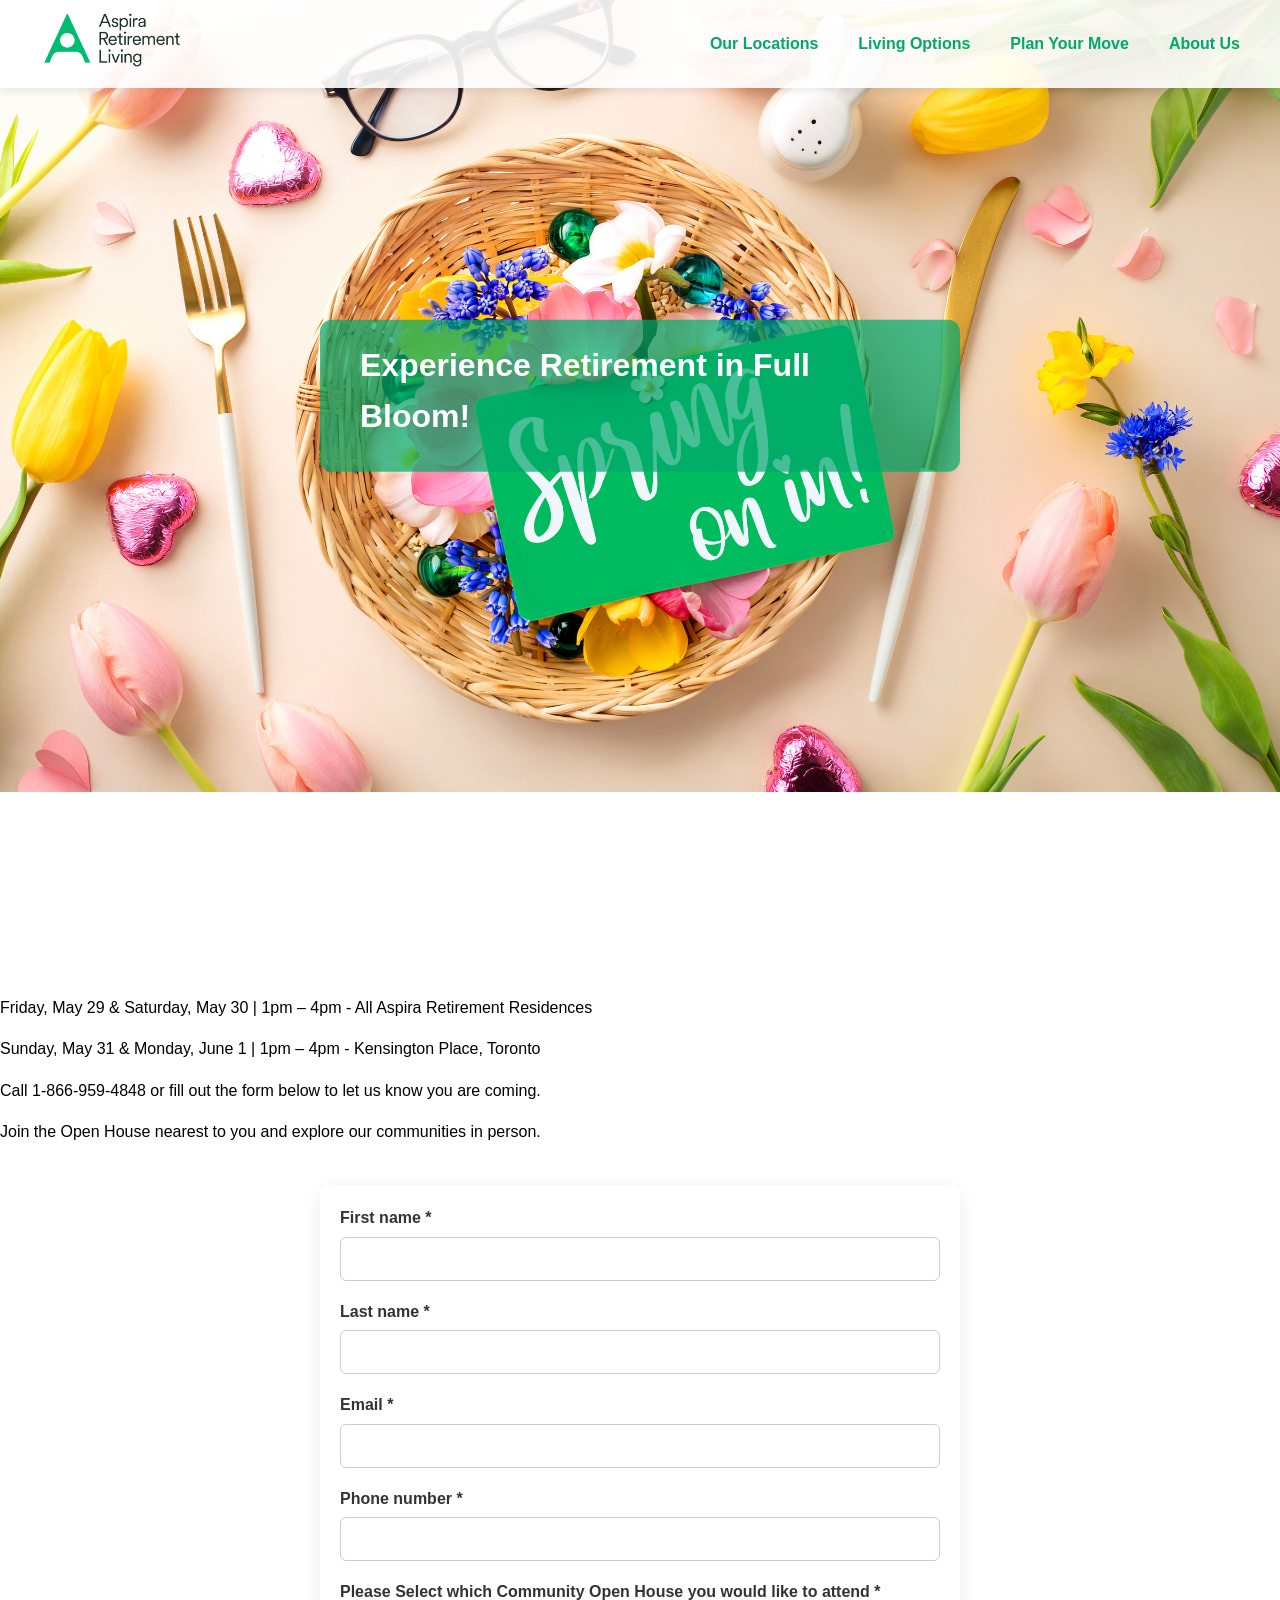
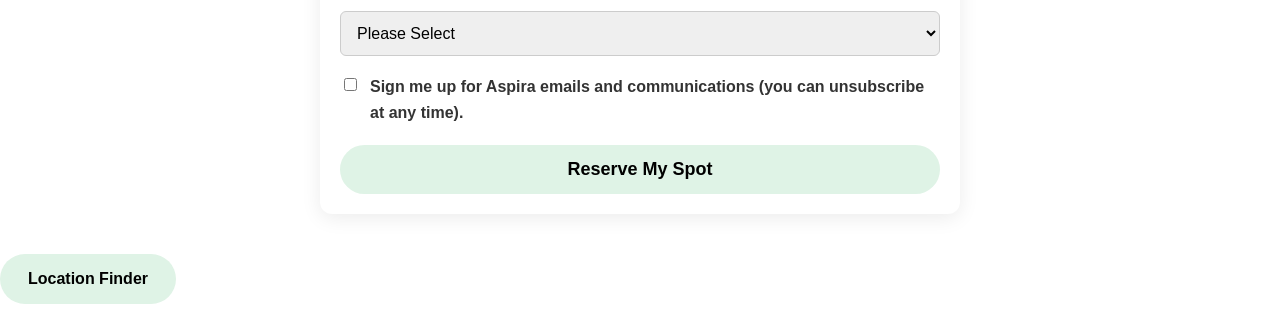
==== index.html @ 6310a4ac "Added Hero Banner" ====
<!DOCTYPE html>
<html lang="en">
<head>
    <meta charset="UTF-8">
    <meta name="viewport" content="width=device-width, initial-scale=1.0">
	<link rel="stylesheet" href="css/style.css">
	

    <title>Aspira National Open House – Spring 2026</title>
<link rel="icon" type="image/png" href="favicon.png">

    <!-- External CSS -->
    <link rel="stylesheet" href="css/style.css">
</head>

<body>
<header class="site-header">
  <div class="header-container">
    <div class="logo">
      <img src="assets/Aspira-logo-lockup-RGB-1.png" alt="Aspira Logo">
    </div>
    <nav class="nav-menu">
      <ul>
        <li><a href="#">Our Locations</a></li>
        <li><a href="#">Living Options</a></li>
        <li><a href="#">Plan Your Move</a></li>
        <li><a href="#">About Us</a></li>
      </ul>
    </nav>
  </div>
</header>
	
<div class="hero">
  <img src="assets/Spring_OpenHouseGraphic_ForLandingPageAndEmailer_Mar11_2026.jpg" 
       alt="Decorative Spring-style Open House Tabletop Collage">
  <div class="hero-text">
    <h1 align="left">Experience Retirement in Full Bloom!</h1>
  </div>
</div>




    <!-- HERO SECTION -->
    <header class="hero">
        <div class="hero-content">
            <h1>Experience Retirement in Full Bloom!</h1>
            <p>Join us for the Aspira Spring Open House and experience our lifestyle firsthand.</p>
        </div>

<p>The sun is out, the flowers are blooming, and our doors are wide open! Discover retirement living where you can truly flourish. Join us for an afternoon of light refreshments, tour our stylish suites, and experience the warmth of our vibrant community.</p>
    </header>

<p>Friday, May&nbsp;29&nbsp;&amp;&nbsp;Saturday, May&nbsp;30&nbsp;|&nbsp;1pm&nbsp;&ndash;&nbsp;4pm&nbsp;- All Aspira Retirement Residences </p>
	
<p>Sunday, May&nbsp;31&nbsp;&amp;&nbsp;Monday, June&nbsp;1&nbsp;|&nbsp;1pm&nbsp;&ndash;&nbsp;4pm&nbsp;- Kensington Place, Toronto</p>	

<p>Call 1-866-959-4848 or fill out the form below to let us know you are coming.</p>
	
<p>Join the Open House nearest to you and explore our communities in person.</p>
<form class="open-house-form">

  <label for="first-name">First name *</label>
  <input type="text" id="first-name" name="first-name" required>

  <label for="last-name">Last name *</label>
  <input type="text" id="last-name" name="last-name" required>

  <label for="email">Email *</label>
  <input type="email" id="email" name="email" required>

  <label for="phone">Phone number *</label>
  <input type="tel" id="phone" name="phone" required>

  <label for="community">Please Select which Community Open House you would like to attend *</label>
  <select id="community" name="community" required>
    <option value="">Please Select</option>
    <option>Aspira Bearbrook Retirement Living</option>
    <option>Aspira Carolina Retirement Living</option>
    <option>Aspira Cedarvale Lodge Retirement Living</option>
    <option>Aspira Doon Village Retirement Living</option>
    <option>Aspira Heatherwood Retirement Living</option>
    <option>Aspira Island Park Retirement Living</option>
    <option>Aspira Island View Retirement Living</option>
    <option>Aspira Kawartha Lakes Retirement Living</option>
    <option>Aspira Kensington Place Retirement Living</option>
    <option>Aspira Kingsmere Retirement Living</option>
    <option>Aspira Lincoln Park Retirement Living</option>
    <option>Aspira Martindale Gardens Retirement Living</option>
    <option>Aspira Mayfair Terrace Retirement Living</option>
    <option>Aspira Pacifica Retirement Living</option>
    <option>Aspira Peninsula Retirement Living</option>
    <option>Aspira Quinte Gardens Retirement Living</option>
    <option>Aspira Red Oak Retirement Living</option>
    <option>Aspira Rosewood Retirement Living</option>
    <option>Aspira Royale Place Retirement Living</option>
    <option>Aspira Valleylands Oshawa Retirement Living</option>
    <option>Aspira Villa Da Vinci Retirement Living</option>
    <option>Aspira Waterford Barrie Retirement Living</option>
    <option>Aspira Waterford Kingston Retirement Living</option>
    <option>Trillium Retirement and Care Community</option>
    <option>The Shores Retirement Residence</option>
    <option>Orchard Valley Retirement Residence</option>
    <option>Okanagan Chateau Retirement Residence</option>
    <option>Masonville Manor Retirement Residence</option>
    <option>Kensington Court Retirement Residence</option>
    <option>Fairwinds Lodge Retirement Residence</option>
    <option>Court at Laurelwood Retirement Residence</option>
    <option>Cherry Park Retirement Residence</option>
    <option>Aspira Bolton Mills Retirement Living</option>
    <option>Aspira Cedar Crossing Retirement Living</option>
    <option>Aspira Douglas Crossing Retirement Living</option>
    <option>Aspira Empire Crossing Retirement Living</option>
    <option>Aspira Harvest Crossing Retirement Living</option>
    <option>Aspira Stonebridge Crossing Retirement Living</option>
    <option>Aspira The Barrieview Retirement Living</option>
    <option>Aspira West Park Crossing Retirement Living</option>
    <option>Aspira Yorkton Crossing Retirement Living</option>
    <option>Aspira Hunter Village Retirement Living</option>
    <option>Aspira Lynde Creek Gardens Retirement Living</option>
    <option>Aspira Britannia Retirement Living</option>
    <option>Woods Park Retirement Living</option>
    <option>Aspira Brants Landing Retirement Living</option>
    <option>Aspira Wildpine Retirement Living</option>
    <option>Aspira Hazeldean Gardens Retirement Living</option>
    <option>Aspira Credit River Retirement Living</option>
    <option>Aspira Hygate Waterloo Retirement Living</option>
  </select>

  <label class="checkbox">
    <input type="checkbox" name="opt-in">
    Sign me up for Aspira emails and communications (you can unsubscribe at any time).
  </label>

  <button type="submit" class="cta-button">Reserve My Spot</button>

</form>
	
<p><a class="cta-button" href="https://www.aspiralife.ca/our-locations/?_gl=1*1pu87kd*_gcl_au*MTQ1NDEyNzg0OC4xNzgwNDM1MDQz*_ga*MTM2MzQ0MjUzMy4xNzgwNDM1MDQy*_ga_80XBSXZYQK*czE3ODA0NTQ1NzkkbzMkZzEkdDE3ODA0NTQ2MTckajIyJGwwJGgw*_ga_0DWG99K33Y*czE3ODA0NTQ1NzkkbzMkZzEkdDE3ODA0NTQ2MTckajIyJGwwJGgw" target="_blank">Location Finder</a></p>

</body>
</html>
---- css/style.css ----
@charset "utf-8";
/* CSS Document */

.cta-button {
  background-color: #dff3e6;
  color: #000;
  font-weight: 600;
  padding: 12px 28px;
  border-radius: 30px;
  text-decoration: none;
  display: inline-block;
  transition: background-color 0.3s ease;
}

.cta-button:hover {
  background-color: #bfe8cf;
}

body {
  font-family: Arial, sans-serif;
  margin: 0;
  padding: 0;
  line-height: 1.6;
}

h2 {
  color: #00a86b;
}

.centered-image {
  display: block;        /* allows margin auto to work */
  margin: 0 auto;        /* centers the image */
  max-width: 90%;        /* adds left/right margin visually */
  height: auto;          /* keeps proportions */
}

/* Base form layout */
.open-house-form {
  max-width: 600px;      /* keeps it centered and readable */
  margin: 40px auto;     /* centers the form on the page */
  padding: 20px;
  background: #ffffff;
  border-radius: 12px;
  box-shadow: 0 4px 20px rgba(0,0,0,0.08);
}

/* Labels */
.open-house-form label {
  display: block;
  margin-bottom: 6px;
  font-weight: 600;
  color: #333;
}

/* Inputs + Select */
.open-house-form input,
.open-house-form select {
  width: 100%;
  padding: 12px;
  margin-bottom: 18px;
  border: 1px solid #ccc;
  border-radius: 6px;
  font-size: 16px;
  box-sizing: border-box;
}

/* Checkbox alignment */
.open-house-form .checkbox {
  display: flex;
  align-items: flex-start;
  gap: 10px;
  margin-bottom: 20px;
}

.open-house-form .checkbox input {
  width: auto;
  margin-top: 4px;
}

/* Submit button */
.open-house-form button {
  width: 100%;
  padding: 14px;
  font-size: 18px;
  border: none;
  border-radius: 30px;
  cursor: pointer;
}

/* Responsive tweaks */
@media (max-width: 480px) {
  .open-house-form {
    padding: 16px;
    margin: 20px;
  }

  .open-house-form button {
    font-size: 16px;
    padding: 12px;
  }
}

.hero {
  position: relative;
  text-align: center;
  color: #fff;
}

.hero img {
  width: 100%;
  height: auto;
  display: block;
}

.hero-text {
  position: absolute;
  top: 50%;
  left: 50%;
  transform: translate(-50%, -50%);
  background-color: rgba(0, 168, 107, 0.7); /* Aspira green overlay */
  padding: 20px 40px;
  border-radius: 12px;
  max-width: 80%;
}

.hero-text h1 {
  margin: 0 0 10px;
  font-size: 2rem;
}

.hero-text p {
  font-size: 1.1rem;
}

@media (max-width: 600px) {
  .hero-text {
    padding: 16px 24px;
    max-width: 90%;
  }

  .hero-text h1 {
    font-size: 1.5rem;
  }

  .hero-text p {
    font-size: 1rem;
  }
}

/* Header container */
.site-header {
  width: 100%;
  background-color: rgba(255, 255, 255, 0.9); /* subtle opaque background */
  position: fixed; /* stays above all content */
  top: 0;
  left: 0;
  z-index: 1000;
  box-shadow: 0 2px 10px rgba(0,0,0,0.1);
}

/* Layout */
.header-container {
  display: flex;
  justify-content: space-between;
  align-items: center;
  max-width: 1200px;
  margin: 0 auto;
  padding: 10px 40px;
}

/* Logo */
.logo img {
  height: 60px;
  width: auto;
}

/* Navigation */
.nav-menu ul {
  list-style: none;
  display: flex;
  gap: 40px;
  margin: 0;
  padding: 0;
}

.nav-menu a {
  text-decoration: none;
  color: #00a86b;
  font-weight: 600;
  transition: color 0.3s ease;
}

.nav-menu a:hover {
  color: #007a50;
}

/* Responsive */
@media (max-width: 768px) {
  .header-container {
    flex-direction: column;
    align-items: center;
  }

  .nav-menu ul {
    flex-wrap: wrap;
    justify-content: center;
    gap: 20px;
  }

  .logo img {
    height: 50px;
  }
}
---- css/style.css ----
@charset "utf-8";
/* CSS Document */

.cta-button {
  background-color: #dff3e6;
  color: #000;
  font-weight: 600;
  padding: 12px 28px;
  border-radius: 30px;
  text-decoration: none;
  display: inline-block;
  transition: background-color 0.3s ease;
}

.cta-button:hover {
  background-color: #bfe8cf;
}

body {
  font-family: Arial, sans-serif;
  margin: 0;
  padding: 0;
  line-height: 1.6;
}

h2 {
  color: #00a86b;
}

.centered-image {
  display: block;        /* allows margin auto to work */
  margin: 0 auto;        /* centers the image */
  max-width: 90%;        /* adds left/right margin visually */
  height: auto;          /* keeps proportions */
}

/* Base form layout */
.open-house-form {
  max-width: 600px;      /* keeps it centered and readable */
  margin: 40px auto;     /* centers the form on the page */
  padding: 20px;
  background: #ffffff;
  border-radius: 12px;
  box-shadow: 0 4px 20px rgba(0,0,0,0.08);
}

/* Labels */
.open-house-form label {
  display: block;
  margin-bottom: 6px;
  font-weight: 600;
  color: #333;
}

/* Inputs + Select */
.open-house-form input,
.open-house-form select {
  width: 100%;
  padding: 12px;
  margin-bottom: 18px;
  border: 1px solid #ccc;
  border-radius: 6px;
  font-size: 16px;
  box-sizing: border-box;
}

/* Checkbox alignment */
.open-house-form .checkbox {
  display: flex;
  align-items: flex-start;
  gap: 10px;
  margin-bottom: 20px;
}

.open-house-form .checkbox input {
  width: auto;
  margin-top: 4px;
}

/* Submit button */
.open-house-form button {
  width: 100%;
  padding: 14px;
  font-size: 18px;
  border: none;
  border-radius: 30px;
  cursor: pointer;
}

/* Responsive tweaks */
@media (max-width: 480px) {
  .open-house-form {
    padding: 16px;
    margin: 20px;
  }

  .open-house-form button {
    font-size: 16px;
    padding: 12px;
  }
}

.hero {
  position: relative;
  text-align: center;
  color: #fff;
}

.hero img {
  width: 100%;
  height: auto;
  display: block;
}

.hero-text {
  position: absolute;
  top: 50%;
  left: 50%;
  transform: translate(-50%, -50%);
  background-color: rgba(0, 168, 107, 0.7); /* Aspira green overlay */
  padding: 20px 40px;
  border-radius: 12px;
  max-width: 80%;
}

.hero-text h1 {
  margin: 0 0 10px;
  font-size: 2rem;
}

.hero-text p {
  font-size: 1.1rem;
}

@media (max-width: 600px) {
  .hero-text {
    padding: 16px 24px;
    max-width: 90%;
  }

  .hero-text h1 {
    font-size: 1.5rem;
  }

  .hero-text p {
    font-size: 1rem;
  }
}

/* Header container */
.site-header {
  width: 100%;
  background-color: rgba(255, 255, 255, 0.9); /* subtle opaque background */
  position: fixed; /* stays above all content */
  top: 0;
  left: 0;
  z-index: 1000;
  box-shadow: 0 2px 10px rgba(0,0,0,0.1);
}

/* Layout */
.header-container {
  display: flex;
  justify-content: space-between;
  align-items: center;
  max-width: 1200px;
  margin: 0 auto;
  padding: 10px 40px;
}

/* Logo */
.logo img {
  height: 60px;
  width: auto;
}

/* Navigation */
.nav-menu ul {
  list-style: none;
  display: flex;
  gap: 40px;
  margin: 0;
  padding: 0;
}

.nav-menu a {
  text-decoration: none;
  color: #00a86b;
  font-weight: 600;
  transition: color 0.3s ease;
}

.nav-menu a:hover {
  color: #007a50;
}

/* Responsive */
@media (max-width: 768px) {
  .header-container {
    flex-direction: column;
    align-items: center;
  }

  .nav-menu ul {
    flex-wrap: wrap;
    justify-content: center;
    gap: 20px;
  }

  .logo img {
    height: 50px;
  }
}
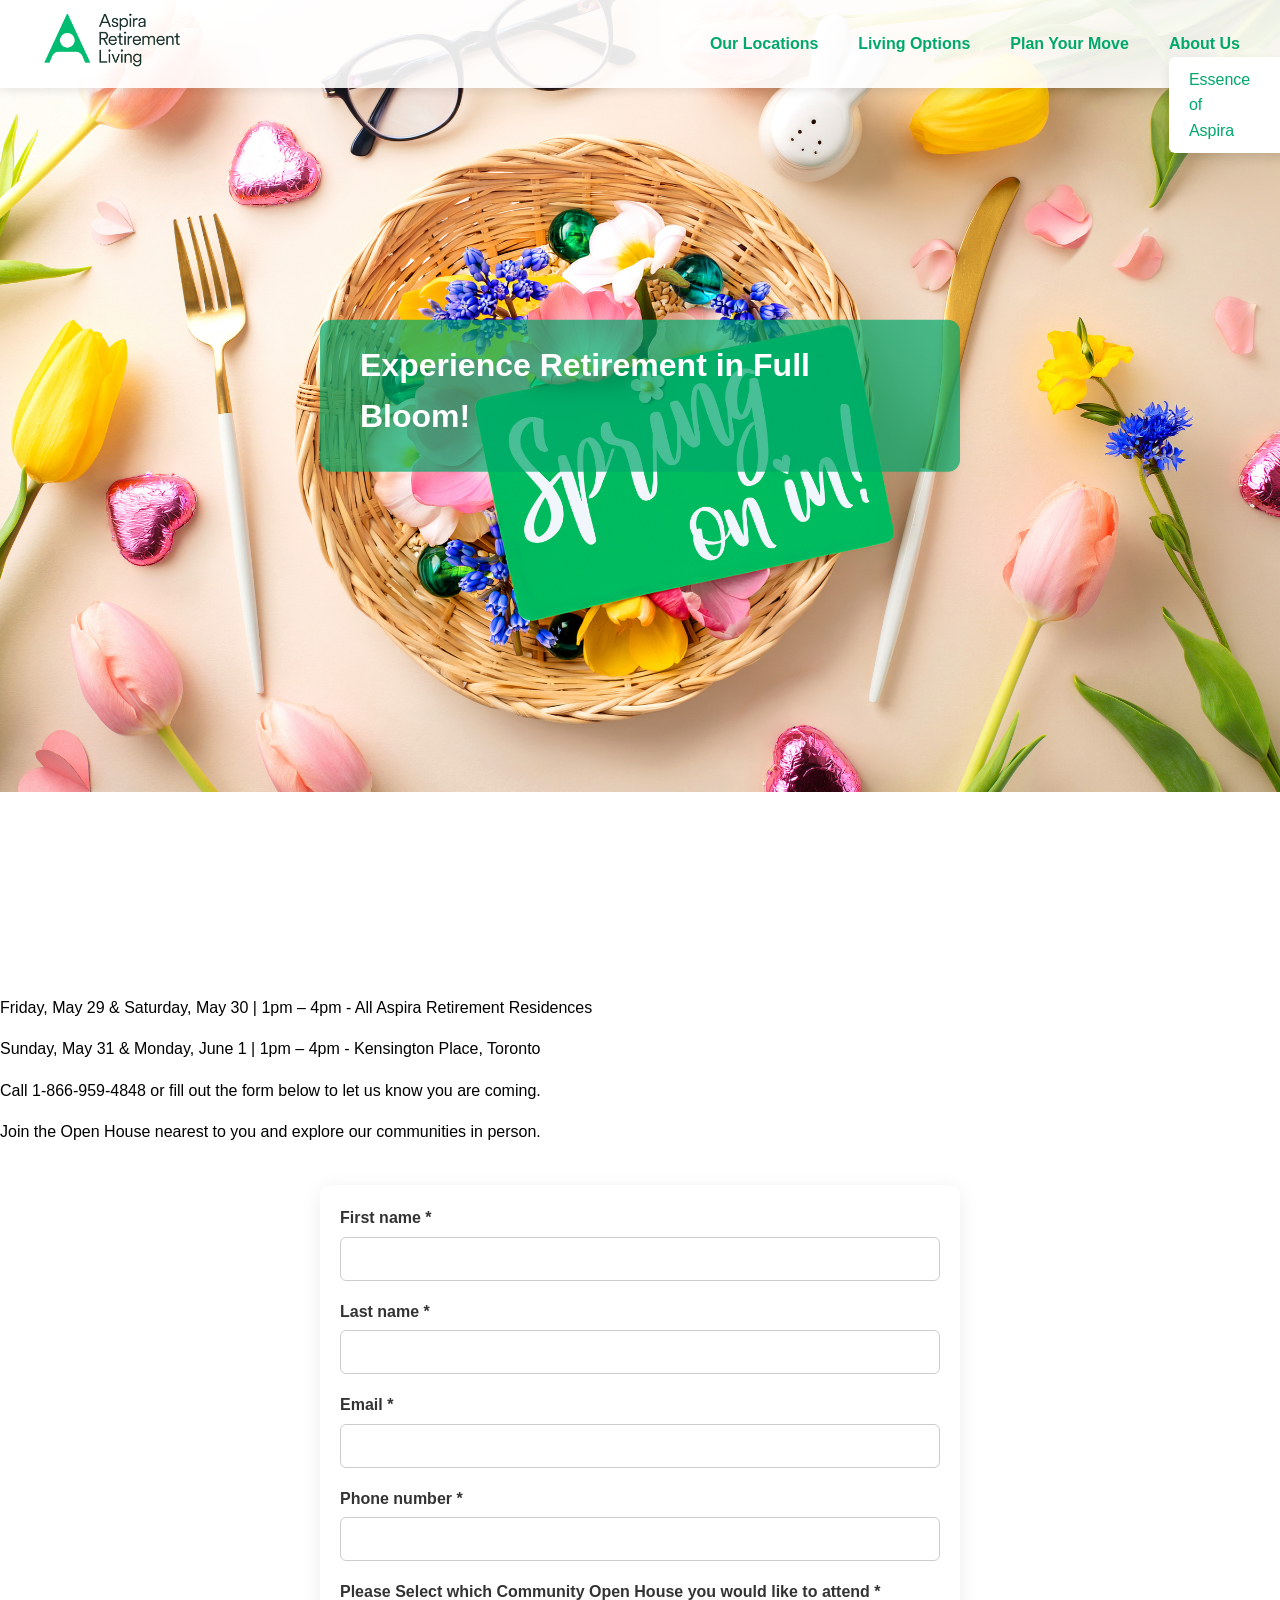
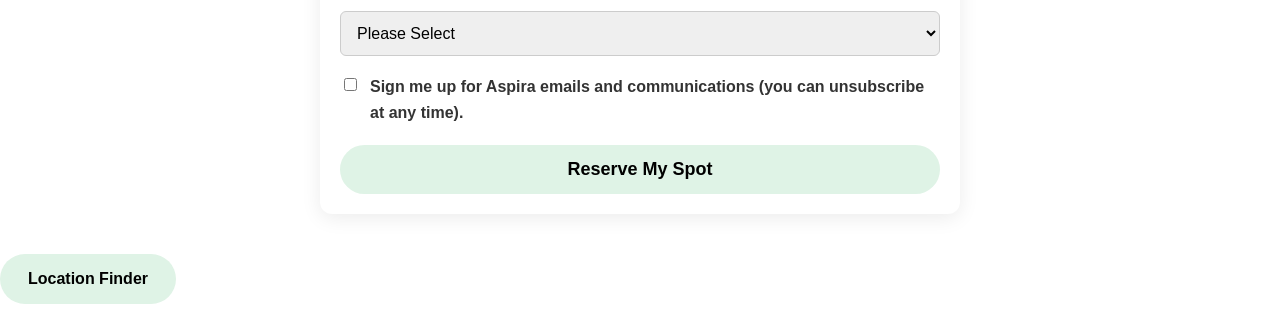
==== commit 7328f230: "Hero Dropdown amended" ====
--- a/index.html
+++ b/index.html
@@ -24,7 +24,16 @@
         <li><a href="#">Our Locations</a></li>
         <li><a href="#">Living Options</a></li>
         <li><a href="#">Plan Your Move</a></li>
-        <li><a href="#">About Us</a></li>
+        <li class="dropdown">
+  <a href="#">About Us</a>
+  <ul class="dropdown-menu">
+    <li><a href="#">Essence of Aspira</a></li>
+    <li><a href="#">Our Blogs</a></li>
+    <li><a href="#">Leadership Team</a></li>
+	<li><a href="#">QUality</a></li>
+  </ul>
+</li>
+
       </ul>
     </nav>
   </div>
--- a/css/style.css
+++ b/css/style.css
@@ -212,3 +212,50 @@
   }
 }
 
+/* Dropdown container */
+.dropdown {
+  position: relative;
+}
+
+/* Dropdown menu hidden by default */
+.dropdown-menu {
+  display: none;
+  position: absolute;
+  top: 100%;
+  left: 0;
+  background-color: #fff;
+  border-radius: 6px;
+  box-shadow: 0 4px 12px rgba(0,0,0,0.1);
+  list-style: none;
+  padding: 10px 0;
+  margin: 0;
+  min-width: 180px;
+  z-index: 1001;
+}
+
+/* Dropdown links */
+.dropdown-menu li a {
+  display: block;
+  padding: 10px 20px;
+  color: #00a86b;
+  text-decoration: none;
+  font-weight: 500;
+}
+
+.dropdown-menu li a:hover {
+  background-color: #dff3e6;
+}
+
+/* Show dropdown on hover */
+.dropdown:hover .dropdown-menu {
+  display: block;
+}
+
+/* Responsive tweak */
+@media (max-width: 768px) {
+  .dropdown-menu {
+    position: static;
+    box-shadow: none;
+  }
+}
+
--- a/css/style.css
+++ b/css/style.css
@@ -212,3 +212,50 @@
   }
 }
 
+/* Dropdown container */
+.dropdown {
+  position: relative;
+}
+
+/* Dropdown menu hidden by default */
+.dropdown-menu {
+  display: none;
+  position: absolute;
+  top: 100%;
+  left: 0;
+  background-color: #fff;
+  border-radius: 6px;
+  box-shadow: 0 4px 12px rgba(0,0,0,0.1);
+  list-style: none;
+  padding: 10px 0;
+  margin: 0;
+  min-width: 180px;
+  z-index: 1001;
+}
+
+/* Dropdown links */
+.dropdown-menu li a {
+  display: block;
+  padding: 10px 20px;
+  color: #00a86b;
+  text-decoration: none;
+  font-weight: 500;
+}
+
+.dropdown-menu li a:hover {
+  background-color: #dff3e6;
+}
+
+/* Show dropdown on hover */
+.dropdown:hover .dropdown-menu {
+  display: block;
+}
+
+/* Responsive tweak */
+@media (max-width: 768px) {
+  .dropdown-menu {
+    position: static;
+    box-shadow: none;
+  }
+}
+
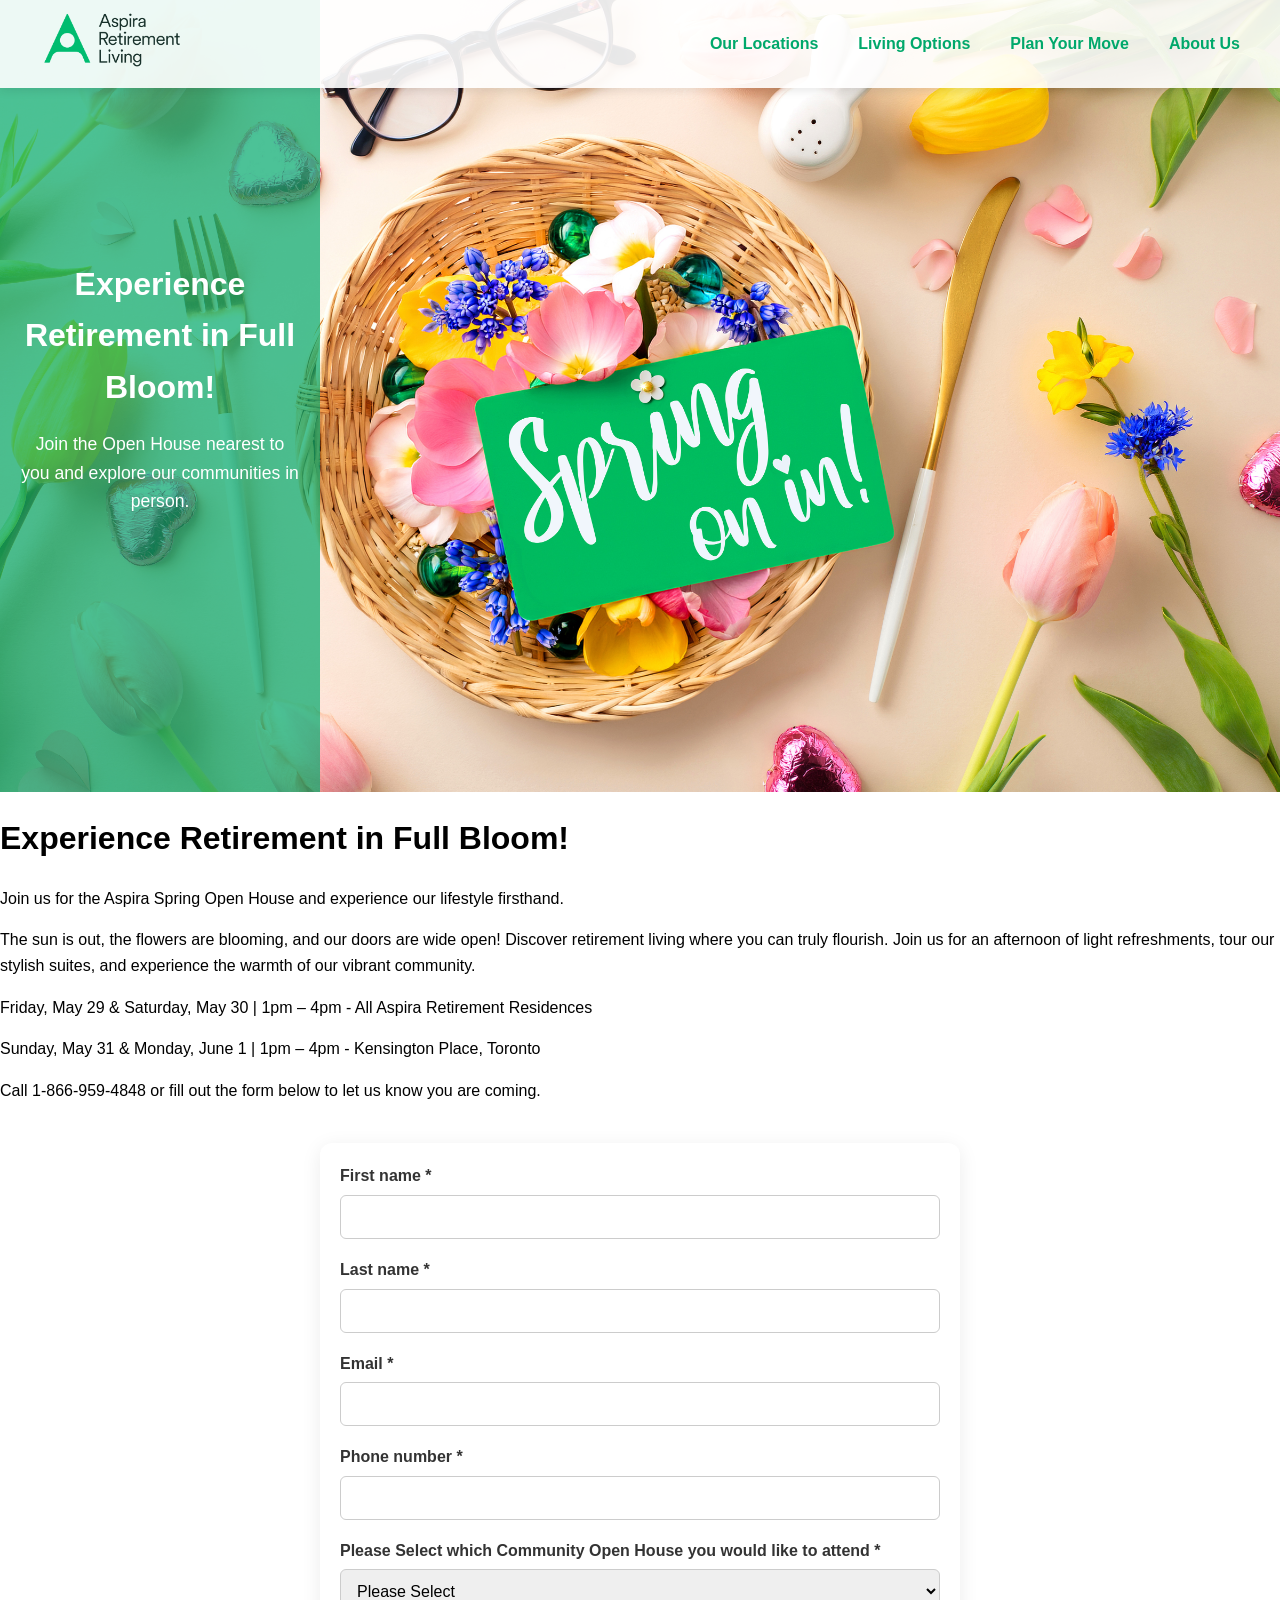
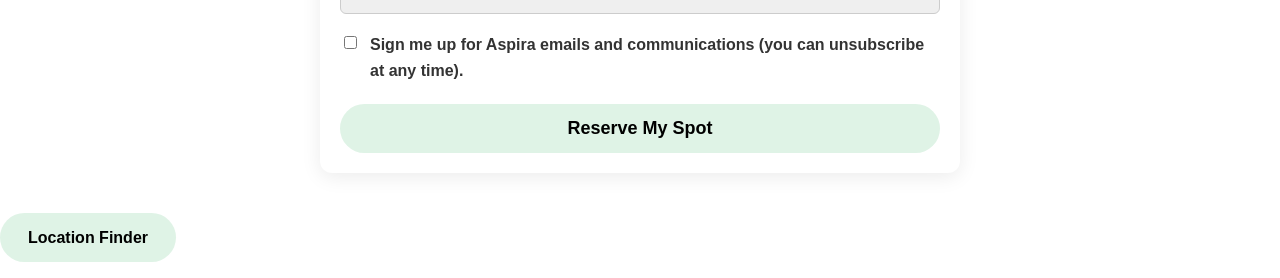
==== commit b793b31b: "Header Text edited" ====
--- a/index.html
+++ b/index.html
@@ -42,10 +42,14 @@
 <div class="hero">
   <img src="assets/Spring_OpenHouseGraphic_ForLandingPageAndEmailer_Mar11_2026.jpg" 
        alt="Decorative Spring-style Open House Tabletop Collage">
-  <div class="hero-text">
-    <h1 align="left">Experience Retirement in Full Bloom!</h1>
+  <div class="hero-overlay">
+    <div class="hero-text">
+      <h1>Experience Retirement in Full Bloom!</h1>
+<p>Join the Open House nearest to you and explore our communities in person.</p>
+    </div>
   </div>
 </div>
+
 
 
 
@@ -66,7 +70,7 @@
 
 <p>Call 1-866-959-4848 or fill out the form below to let us know you are coming.</p>
 	
-<p>Join the Open House nearest to you and explore our communities in person.</p>
+
 <form class="open-house-form">
 
   <label for="first-name">First name *</label>
--- a/css/style.css
+++ b/css/style.css
@@ -102,25 +102,35 @@
 
 .hero {
   position: relative;
+  width: 100%;
+  height: auto;
+}
+
+.hero img {
+  width: 100%;
+  height: auto;
+  display: block;
+}
+
+/* Opaque left overlay */
+.hero-overlay {
+  position: absolute;
+  top: 0;
+  left: 0;
+  height: 100%;
+  width: 25%; /* one quarter of the image width */
+  background-color: rgba(0, 168, 107, 0.7); /* Aspira green overlay */
+  display: flex;
+  align-items: center; /* vertical centering */
+  justify-content: center; /* horizontal centering of text */
   text-align: center;
   color: #fff;
 }
 
-.hero img {
-  width: 100%;
-  height: auto;
-  display: block;
-}
-
+/* Text inside overlay */
 .hero-text {
-  position: absolute;
-  top: 50%;
-  left: 50%;
-  transform: translate(-50%, -50%);
-  background-color: rgba(0, 168, 107, 0.7); /* Aspira green overlay */
-  padding: 20px 40px;
-  border-radius: 12px;
-  max-width: 80%;
+  padding: 20px;
+  max-width: 90%;
 }
 
 .hero-text h1 {
@@ -132,10 +142,16 @@
   font-size: 1.1rem;
 }
 
-@media (max-width: 600px) {
+/* Responsive tweak */
+@media (max-width: 768px) {
+  .hero-overlay {
+    width: 100%; /* full width on mobile */
+    height: auto;
+    position: relative;
+  }
+
   .hero-text {
     padding: 16px 24px;
-    max-width: 90%;
   }
 
   .hero-text h1 {
@@ -146,6 +162,7 @@
     font-size: 1rem;
   }
 }
+
 
 /* Header container */
 .site-header {
@@ -219,7 +236,10 @@
 
 /* Dropdown menu hidden by default */
 .dropdown-menu {
-  display: none;
+  opacity: 0;
+  visibility: hidden;
+  transform: translateY(-10px);
+  transition: all 0.3s ease;
   position: absolute;
   top: 100%;
   left: 0;
@@ -246,9 +266,11 @@
   background-color: #dff3e6;
 }
 
-/* Show dropdown on hover */
+/* Slide down on hover */
 .dropdown:hover .dropdown-menu {
-  display: block;
+  opacity: 1;
+  visibility: visible;
+  transform: translateY(0);
 }
 
 /* Responsive tweak */
@@ -256,6 +278,17 @@
   .dropdown-menu {
     position: static;
     box-shadow: none;
-  }
-}
-
+    transform: none;
+    opacity: 0;
+    visibility: hidden;
+  }
+
+  .dropdown:hover .dropdown-menu {
+    opacity: 1;
+    visibility: visible;
+    transform: translateY(0);
+  }
+}
+
+
+
--- a/css/style.css
+++ b/css/style.css
@@ -102,25 +102,35 @@
 
 .hero {
   position: relative;
+  width: 100%;
+  height: auto;
+}
+
+.hero img {
+  width: 100%;
+  height: auto;
+  display: block;
+}
+
+/* Opaque left overlay */
+.hero-overlay {
+  position: absolute;
+  top: 0;
+  left: 0;
+  height: 100%;
+  width: 25%; /* one quarter of the image width */
+  background-color: rgba(0, 168, 107, 0.7); /* Aspira green overlay */
+  display: flex;
+  align-items: center; /* vertical centering */
+  justify-content: center; /* horizontal centering of text */
   text-align: center;
   color: #fff;
 }
 
-.hero img {
-  width: 100%;
-  height: auto;
-  display: block;
-}
-
+/* Text inside overlay */
 .hero-text {
-  position: absolute;
-  top: 50%;
-  left: 50%;
-  transform: translate(-50%, -50%);
-  background-color: rgba(0, 168, 107, 0.7); /* Aspira green overlay */
-  padding: 20px 40px;
-  border-radius: 12px;
-  max-width: 80%;
+  padding: 20px;
+  max-width: 90%;
 }
 
 .hero-text h1 {
@@ -132,10 +142,16 @@
   font-size: 1.1rem;
 }
 
-@media (max-width: 600px) {
+/* Responsive tweak */
+@media (max-width: 768px) {
+  .hero-overlay {
+    width: 100%; /* full width on mobile */
+    height: auto;
+    position: relative;
+  }
+
   .hero-text {
     padding: 16px 24px;
-    max-width: 90%;
   }
 
   .hero-text h1 {
@@ -146,6 +162,7 @@
     font-size: 1rem;
   }
 }
+
 
 /* Header container */
 .site-header {
@@ -219,7 +236,10 @@
 
 /* Dropdown menu hidden by default */
 .dropdown-menu {
-  display: none;
+  opacity: 0;
+  visibility: hidden;
+  transform: translateY(-10px);
+  transition: all 0.3s ease;
   position: absolute;
   top: 100%;
   left: 0;
@@ -246,9 +266,11 @@
   background-color: #dff3e6;
 }
 
-/* Show dropdown on hover */
+/* Slide down on hover */
 .dropdown:hover .dropdown-menu {
-  display: block;
+  opacity: 1;
+  visibility: visible;
+  transform: translateY(0);
 }
 
 /* Responsive tweak */
@@ -256,6 +278,17 @@
   .dropdown-menu {
     position: static;
     box-shadow: none;
-  }
-}
-
+    transform: none;
+    opacity: 0;
+    visibility: hidden;
+  }
+
+  .dropdown:hover .dropdown-menu {
+    opacity: 1;
+    visibility: visible;
+    transform: translateY(0);
+  }
+}
+
+
+
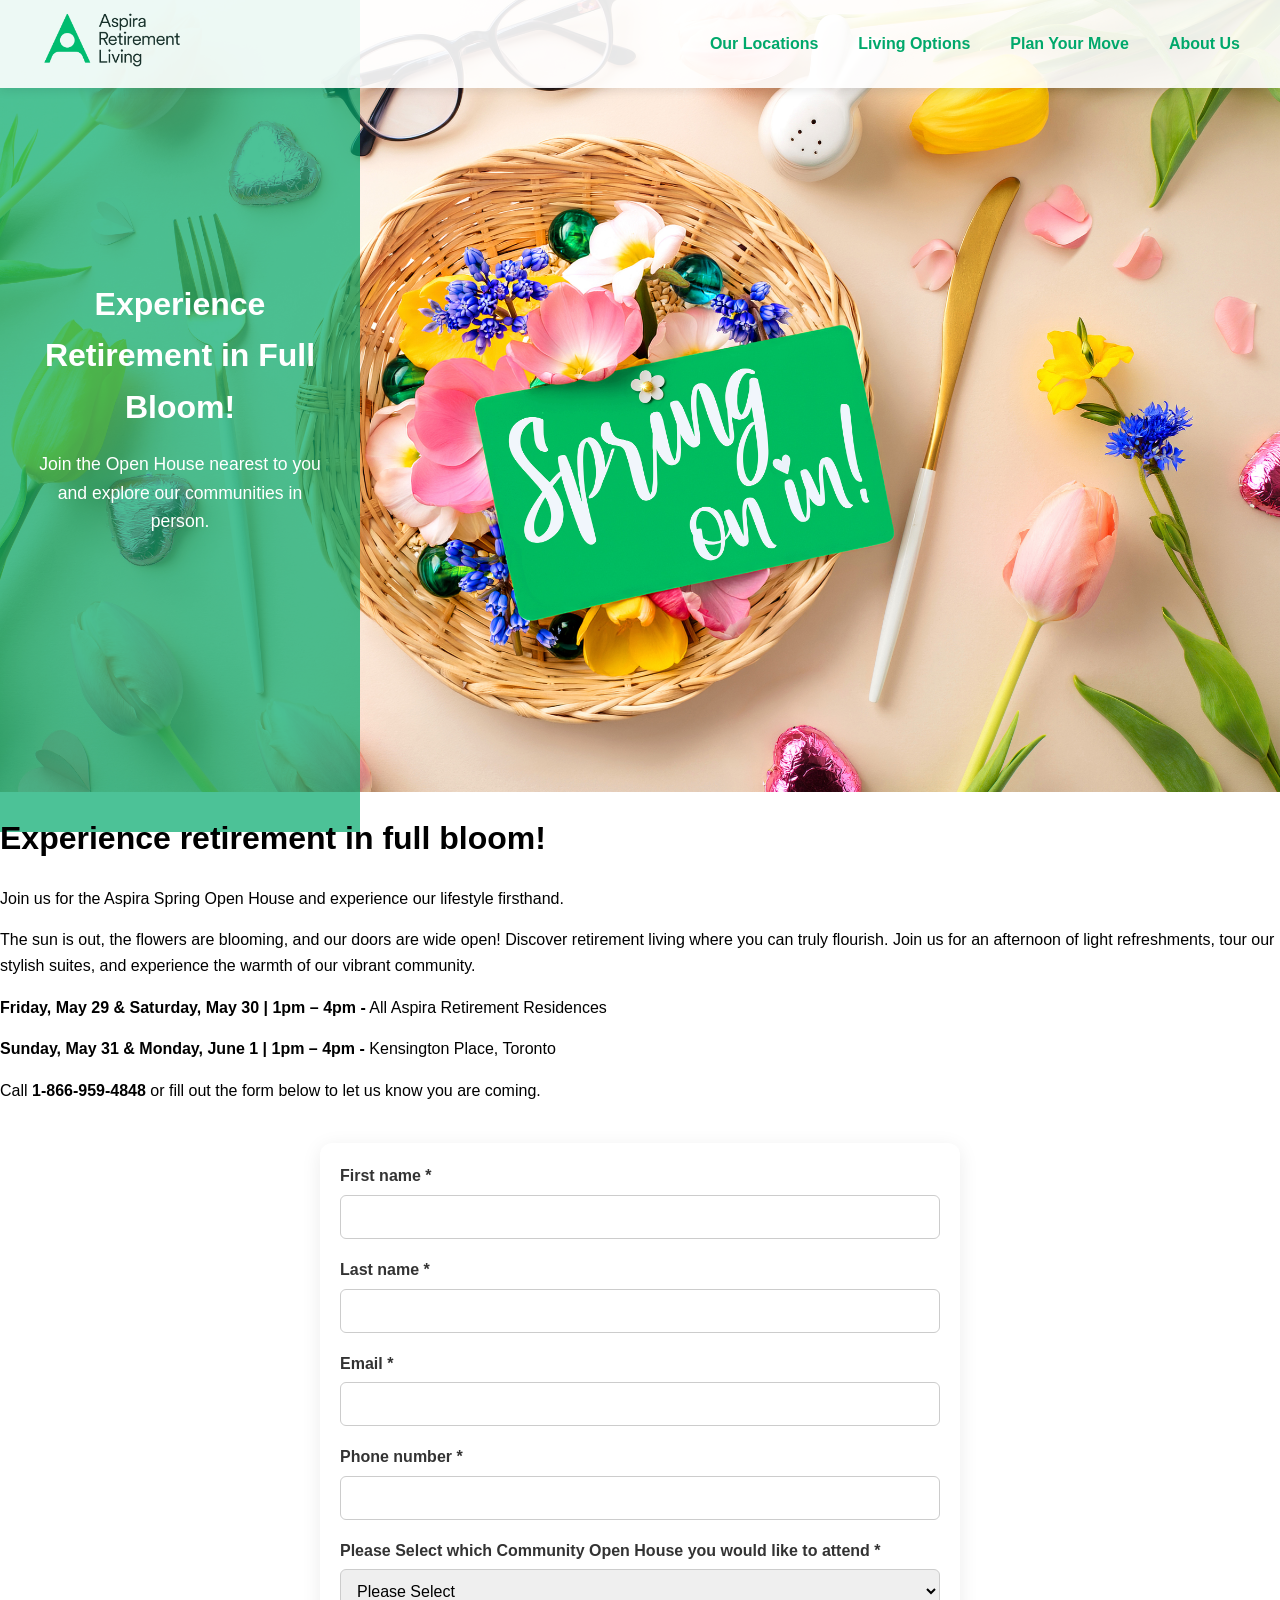
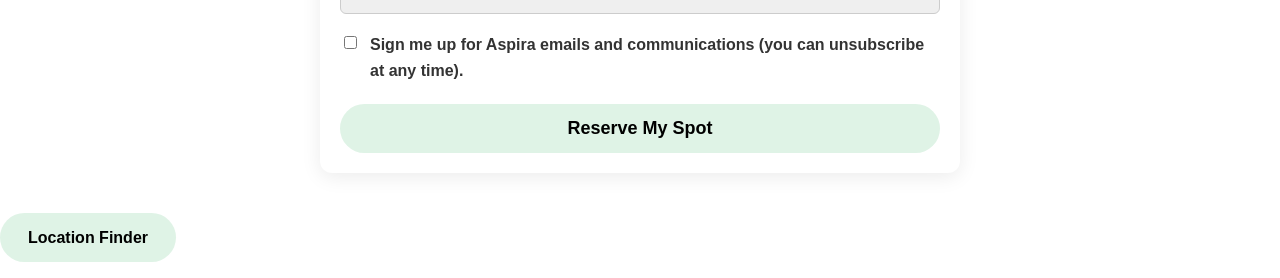
==== commit f0d440eb: "Force redeploy" ====
--- a/index.html
+++ b/index.html
@@ -54,21 +54,21 @@
 
 
 
-    <!-- HERO SECTION -->
+<!-- HERO SECTION -->
     <header class="hero">
         <div class="hero-content">
-            <h1>Experience Retirement in Full Bloom!</h1>
+            <h1>Experience retirement in full bloom!</h1>
             <p>Join us for the Aspira Spring Open House and experience our lifestyle firsthand.</p>
         </div>
 
 <p>The sun is out, the flowers are blooming, and our doors are wide open! Discover retirement living where you can truly flourish. Join us for an afternoon of light refreshments, tour our stylish suites, and experience the warmth of our vibrant community.</p>
     </header>
 
-<p>Friday, May&nbsp;29&nbsp;&amp;&nbsp;Saturday, May&nbsp;30&nbsp;|&nbsp;1pm&nbsp;&ndash;&nbsp;4pm&nbsp;- All Aspira Retirement Residences </p>
+<p><strong>Friday, May&nbsp;29&nbsp;&amp;&nbsp;Saturday, May&nbsp;30&nbsp;|&nbsp;1pm&nbsp;&ndash;&nbsp;4pm&nbsp;-</strong> All Aspira Retirement Residences </p>
 	
-<p>Sunday, May&nbsp;31&nbsp;&amp;&nbsp;Monday, June&nbsp;1&nbsp;|&nbsp;1pm&nbsp;&ndash;&nbsp;4pm&nbsp;- Kensington Place, Toronto</p>	
+<p><strong>Sunday, May&nbsp;31&nbsp;&amp;&nbsp;Monday, June&nbsp;1&nbsp;|&nbsp;1pm&nbsp;&ndash;&nbsp;4pm&nbsp;-</strong> Kensington Place, Toronto</p>	
 
-<p>Call 1-866-959-4848 or fill out the form below to let us know you are coming.</p>
+<p>Call <strong>1-866-959-4848</strong> or fill out the form below to let us know you are coming.</p>
 	
 
 <form class="open-house-form">
--- a/css/style.css
+++ b/css/style.css
@@ -100,68 +100,6 @@
   }
 }
 
-.hero {
-  position: relative;
-  width: 100%;
-  height: auto;
-}
-
-.hero img {
-  width: 100%;
-  height: auto;
-  display: block;
-}
-
-/* Opaque left overlay */
-.hero-overlay {
-  position: absolute;
-  top: 0;
-  left: 0;
-  height: 100%;
-  width: 25%; /* one quarter of the image width */
-  background-color: rgba(0, 168, 107, 0.7); /* Aspira green overlay */
-  display: flex;
-  align-items: center; /* vertical centering */
-  justify-content: center; /* horizontal centering of text */
-  text-align: center;
-  color: #fff;
-}
-
-/* Text inside overlay */
-.hero-text {
-  padding: 20px;
-  max-width: 90%;
-}
-
-.hero-text h1 {
-  margin: 0 0 10px;
-  font-size: 2rem;
-}
-
-.hero-text p {
-  font-size: 1.1rem;
-}
-
-/* Responsive tweak */
-@media (max-width: 768px) {
-  .hero-overlay {
-    width: 100%; /* full width on mobile */
-    height: auto;
-    position: relative;
-  }
-
-  .hero-text {
-    padding: 16px 24px;
-  }
-
-  .hero-text h1 {
-    font-size: 1.5rem;
-  }
-
-  .hero-text p {
-    font-size: 1rem;
-  }
-}
 
 
 /* Header container */
@@ -253,6 +191,14 @@
   z-index: 1001;
 }
 
+/* Force dropdown items to stack vertically */
+.dropdown-menu {
+  display: flex;
+  flex-direction: column; /* stack items top to bottom */
+  align-items: flex-start; /* align text to the left */
+}
+
+
 /* Dropdown links */
 .dropdown-menu li a {
   display: block;
@@ -290,5 +236,76 @@
   }
 }
 
-
-
+/* HERO WRAPPER */
+.hero {
+  position: relative;
+  width: 100%;
+}
+
+/* HERO IMAGE */
+.hero img {
+  width: 100%;
+  height: auto;
+  display: block;
+}
+
+/* LEFT OPAQUE OVERLAY (DESKTOP) */
+.hero-overlay {
+  position: absolute;
+  top: 0;
+  left: 0;
+  height: 100%;          /* full height of the image */
+  width: 25%;            /* one quarter of the image */
+  background-color: rgba(0, 168, 107, 0.7);
+  display: flex;
+  flex-direction: column;
+  justify-content: center; /* vertical centering */
+  align-items: center;     /* horizontal centering */
+  text-align: center;
+  color: #fff;
+  padding: 20px;
+}
+
+/* TEXT INSIDE OVERLAY */
+.hero-text {
+  max-width: 90%;
+}
+
+.hero-text h1 {
+  margin: 0 0 10px;
+  font-size: 2rem;
+}
+
+.hero-text p {
+  font-size: 1.1rem;
+}
+
+/* MOBILE LAYOUT — OVERLAY MOVES BELOW IMAGE */
+@media (max-width: 768px) {
+  .hero {
+    display: flex;
+    flex-direction: column;
+  }
+
+  .hero img {
+    order: 1;
+  }
+
+  .hero-overlay {
+    position: relative;
+    width: 100%;
+    height: auto;
+    order: 2;
+    margin-top: 10px; /* optional spacing */
+  }
+
+  .hero-text h1 {
+    font-size: 1.5rem;
+  }
+
+  .hero-text p {
+    font-size: 1rem;
+  }
+}
+
+
--- a/css/style.css
+++ b/css/style.css
@@ -100,68 +100,6 @@
   }
 }
 
-.hero {
-  position: relative;
-  width: 100%;
-  height: auto;
-}
-
-.hero img {
-  width: 100%;
-  height: auto;
-  display: block;
-}
-
-/* Opaque left overlay */
-.hero-overlay {
-  position: absolute;
-  top: 0;
-  left: 0;
-  height: 100%;
-  width: 25%; /* one quarter of the image width */
-  background-color: rgba(0, 168, 107, 0.7); /* Aspira green overlay */
-  display: flex;
-  align-items: center; /* vertical centering */
-  justify-content: center; /* horizontal centering of text */
-  text-align: center;
-  color: #fff;
-}
-
-/* Text inside overlay */
-.hero-text {
-  padding: 20px;
-  max-width: 90%;
-}
-
-.hero-text h1 {
-  margin: 0 0 10px;
-  font-size: 2rem;
-}
-
-.hero-text p {
-  font-size: 1.1rem;
-}
-
-/* Responsive tweak */
-@media (max-width: 768px) {
-  .hero-overlay {
-    width: 100%; /* full width on mobile */
-    height: auto;
-    position: relative;
-  }
-
-  .hero-text {
-    padding: 16px 24px;
-  }
-
-  .hero-text h1 {
-    font-size: 1.5rem;
-  }
-
-  .hero-text p {
-    font-size: 1rem;
-  }
-}
 
 
 /* Header container */
@@ -253,6 +191,14 @@
   z-index: 1001;
 }
 
+/* Force dropdown items to stack vertically */
+.dropdown-menu {
+  display: flex;
+  flex-direction: column; /* stack items top to bottom */
+  align-items: flex-start; /* align text to the left */
+}
+
+
 /* Dropdown links */
 .dropdown-menu li a {
   display: block;
@@ -290,5 +236,76 @@
   }
 }
 
-
-
+/* HERO WRAPPER */
+.hero {
+  position: relative;
+  width: 100%;
+}
+
+/* HERO IMAGE */
+.hero img {
+  width: 100%;
+  height: auto;
+  display: block;
+}
+
+/* LEFT OPAQUE OVERLAY (DESKTOP) */
+.hero-overlay {
+  position: absolute;
+  top: 0;
+  left: 0;
+  height: 100%;          /* full height of the image */
+  width: 25%;            /* one quarter of the image */
+  background-color: rgba(0, 168, 107, 0.7);
+  display: flex;
+  flex-direction: column;
+  justify-content: center; /* vertical centering */
+  align-items: center;     /* horizontal centering */
+  text-align: center;
+  color: #fff;
+  padding: 20px;
+}
+
+/* TEXT INSIDE OVERLAY */
+.hero-text {
+  max-width: 90%;
+}
+
+.hero-text h1 {
+  margin: 0 0 10px;
+  font-size: 2rem;
+}
+
+.hero-text p {
+  font-size: 1.1rem;
+}
+
+/* MOBILE LAYOUT — OVERLAY MOVES BELOW IMAGE */
+@media (max-width: 768px) {
+  .hero {
+    display: flex;
+    flex-direction: column;
+  }
+
+  .hero img {
+    order: 1;
+  }
+
+  .hero-overlay {
+    position: relative;
+    width: 100%;
+    height: auto;
+    order: 2;
+    margin-top: 10px; /* optional spacing */
+  }
+
+  .hero-text h1 {
+    font-size: 1.5rem;
+  }
+
+  .hero-text p {
+    font-size: 1rem;
+  }
+}
+
+
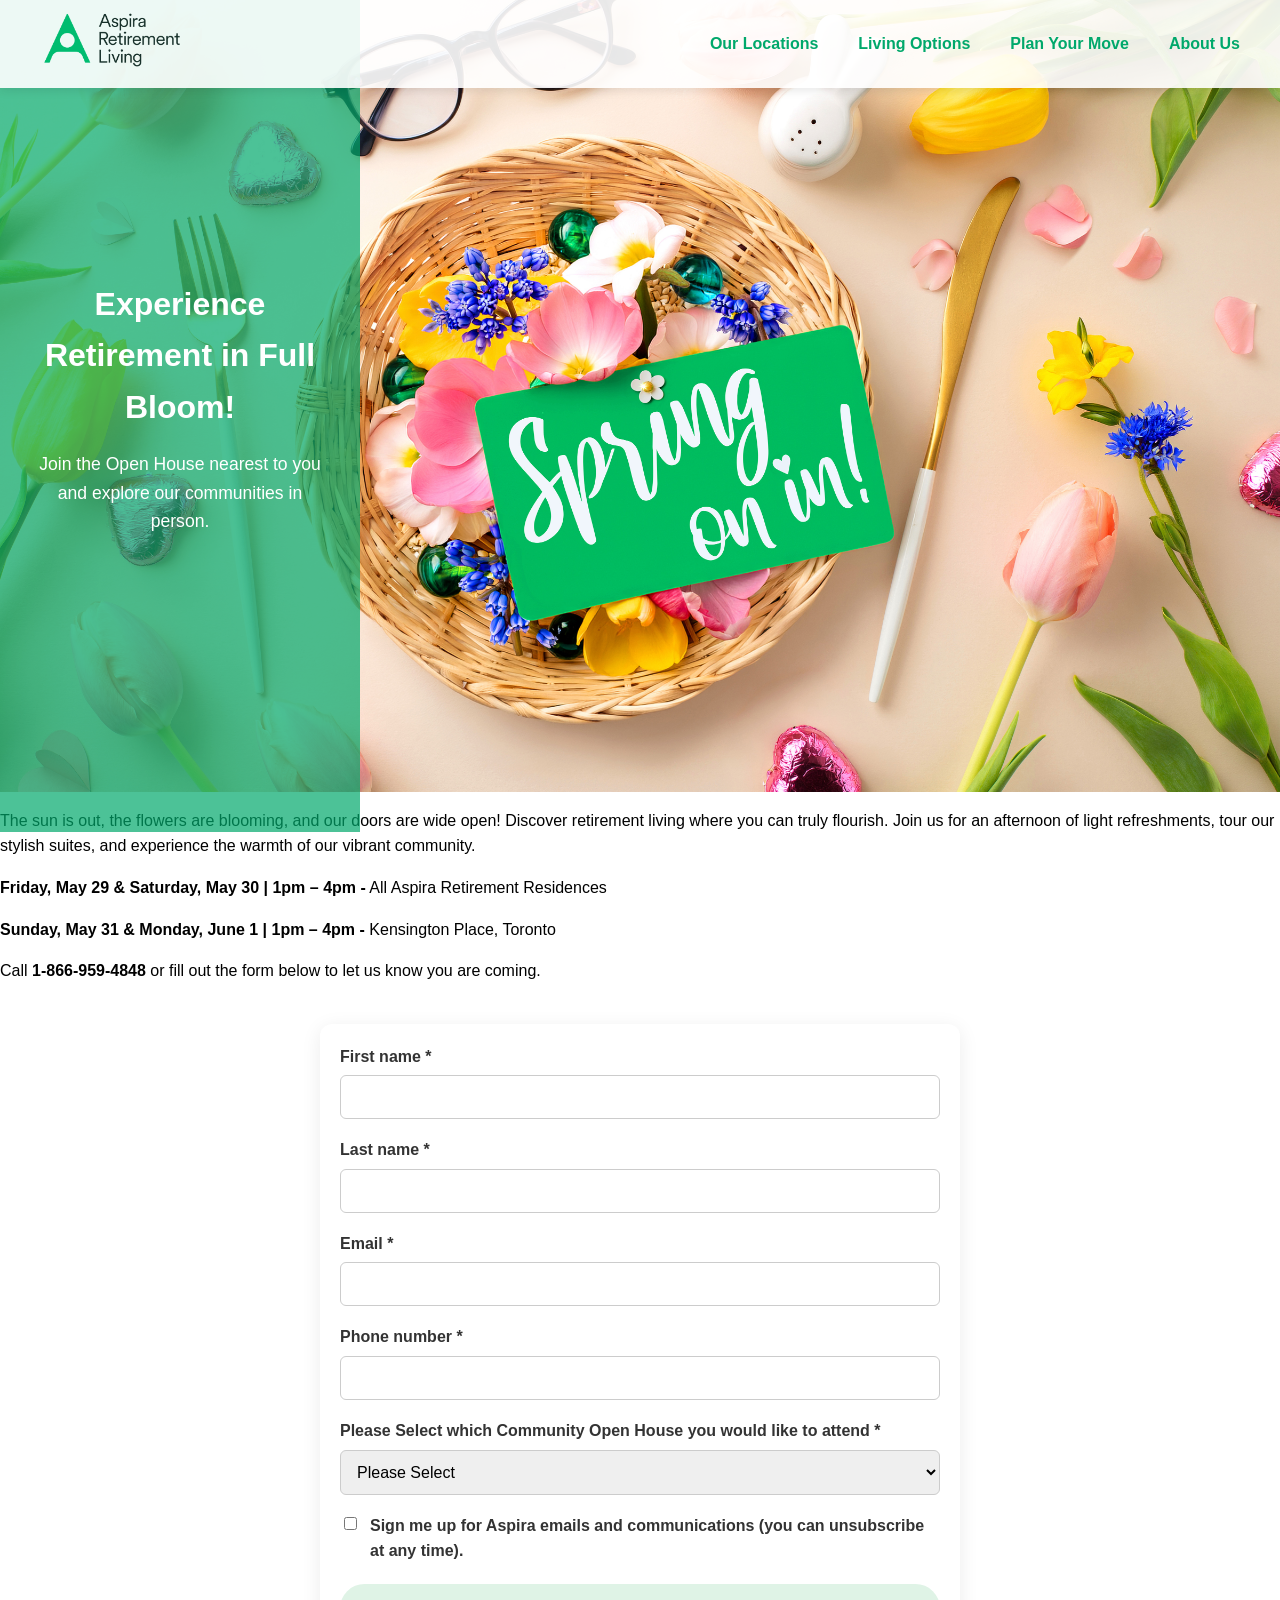
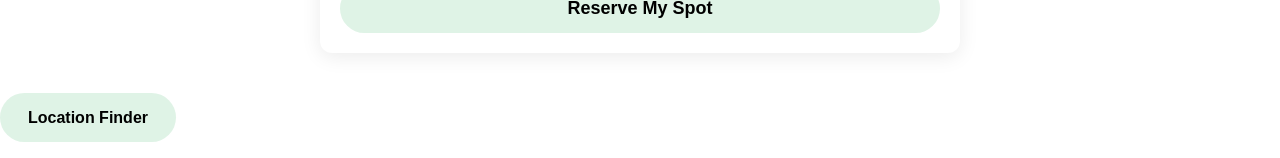
==== commit aac5e8be: "Edited main image" ====
--- a/index.html
+++ b/index.html
@@ -21,16 +21,36 @@
     </div>
     <nav class="nav-menu">
       <ul>
-        <li><a href="#">Our Locations</a></li>
-        <li><a href="#">Living Options</a></li>
-        <li><a href="#">Plan Your Move</a></li>
-        <li class="dropdown">
-  <a href="#">About Us</a>
+        <li class="dropdown"><a href="#">Our Locations</a>
+<ul class="dropdown-menu">		  
+<li><a href="https://www.aspiralife.ca/our-locations">Find your Local Community</a></li>
+</ul>	
+		  </li>
+        <li class="dropdown"><a href="#">Living Options</a>
+<ul class="dropdown-menu">
+<li><a href="https://www.aspiralife.ca/living-options/seniors-apartments/">Seniors Apartments</a></li>	
+<li><a href="https://www.aspiralife.ca/living-options/independent-living/">Independent Living</a></li>
+<li><a href="https://www.aspiralife.ca/living-options/assisted-living/">Assisted Living</a></li>
+<li><a href="https://www.aspiralife.ca/living-options/respite-care/">Respite Care</a></li>
+<li><a href="https://www.aspiralife.ca/living-options/memory-care/">Memory Care</a></li>
+</ul>		  
+</li>		  
+        <li class="dropdown"><a href="#">Plan Your Move</a>
+			<ul class="dropdown-menu">
+	<li><a href="https://www.aspiralife.ca/plan-your-move/how-to-get-started/">How to Get Started</a></li>
+	<li><a href="https://www.aspiralife.ca/Plan-Your-Move/Feature-Webinars">Feature Webinars</a></li><li><a href="https://www.aspiralife.ca/plan-your-move/affordable-options/">Affordable Options</a></li>			
+	<li><a href="https://www.aspiralife.ca/plan-your-move/faqs/">FAQs</a></li>		
+			</ul>
+	  
+		</li>
+		  
+<li class="dropdown">
+<a href="#">About Us</a>
   <ul class="dropdown-menu">
     <li><a href="#">Essence of Aspira</a></li>
     <li><a href="#">Our Blogs</a></li>
     <li><a href="#">Leadership Team</a></li>
-	<li><a href="#">QUality</a></li>
+	<li><a href="#">Quality</a></li>
   </ul>
 </li>
 
@@ -50,19 +70,8 @@
   </div>
 </div>
 
-
-
-
-
-<!-- HERO SECTION -->
-    <header class="hero">
-        <div class="hero-content">
-            <h1>Experience retirement in full bloom!</h1>
-            <p>Join us for the Aspira Spring Open House and experience our lifestyle firsthand.</p>
-        </div>
-
 <p>The sun is out, the flowers are blooming, and our doors are wide open! Discover retirement living where you can truly flourish. Join us for an afternoon of light refreshments, tour our stylish suites, and experience the warmth of our vibrant community.</p>
-    </header>
+  
 
 <p><strong>Friday, May&nbsp;29&nbsp;&amp;&nbsp;Saturday, May&nbsp;30&nbsp;|&nbsp;1pm&nbsp;&ndash;&nbsp;4pm&nbsp;-</strong> All Aspira Retirement Residences </p>
 	
--- a/css/style.css
+++ b/css/style.css
@@ -100,6 +100,71 @@
   }
 }
 
+/* Dropdown container */
+.dropdown {
+  position: relative;
+}
+
+/* Dropdown menu hidden by default */
+.dropdown-menu {
+  opacity: 0;
+  visibility: hidden;
+  transition: all 0.3s ease;
+  position: absolute;
+  top: 100%;
+  left: 50%;
+  transform: translateX(-50%) translateY(-10px);
+  background-color: #fff;
+  border-radius: 6px;
+  box-shadow: 0 4px 12px rgba(0,0,0,0.1);
+  list-style: none;
+  padding: 10px 0;
+  margin: 0;
+  min-width: 180px;
+  z-index: 1001;
+}
+
+
+
+.dropdown-menu li a {
+  display: block;
+  padding: 10px 20px;
+  color: #00a86b;
+  text-decoration: none;
+  font-weight: 500;
+}
+
+.dropdown-menu li a:hover {
+  background-color: #dff3e6;
+}
+
+/* Slide down on hover */
+.dropdown:hover .dropdown-menu {
+  opacity: 1;
+  visibility: visible;
+  transform: translateY(0);
+}
+
+.nav-menu .dropdown-menu {
+  display: block !important;
+}
+
+/* Responsive tweak */
+@media (max-width: 768px) {
+  .dropdown-menu {
+    position: static;
+    box-shadow: none;
+    transform: none;
+    opacity: 0;
+    visibility: hidden;
+  }
+
+  .dropdown:hover .dropdown-menu {
+    opacity: 1;
+    visibility: visible;
+    transform: translateY(0);
+  }
+}
 
 
 /* Header container */
@@ -138,6 +203,12 @@
   padding: 0;
 }
 
+.nav-menu .dropdown-menu {
+  display: block !important;
+  white-space: nowrap; /* prevents text wrapping */
+}
+
+
 .nav-menu a {
   text-decoration: none;
   color: #00a86b;
@@ -167,74 +238,6 @@
   }
 }
 
-/* Dropdown container */
-.dropdown {
-  position: relative;
-}
-
-/* Dropdown menu hidden by default */
-.dropdown-menu {
-  opacity: 0;
-  visibility: hidden;
-  transform: translateY(-10px);
-  transition: all 0.3s ease;
-  position: absolute;
-  top: 100%;
-  left: 0;
-  background-color: #fff;
-  border-radius: 6px;
-  box-shadow: 0 4px 12px rgba(0,0,0,0.1);
-  list-style: none;
-  padding: 10px 0;
-  margin: 0;
-  min-width: 180px;
-  z-index: 1001;
-}
-
-/* Force dropdown items to stack vertically */
-.dropdown-menu {
-  display: flex;
-  flex-direction: column; /* stack items top to bottom */
-  align-items: flex-start; /* align text to the left */
-}
-
-
-/* Dropdown links */
-.dropdown-menu li a {
-  display: block;
-  padding: 10px 20px;
-  color: #00a86b;
-  text-decoration: none;
-  font-weight: 500;
-}
-
-.dropdown-menu li a:hover {
-  background-color: #dff3e6;
-}
-
-/* Slide down on hover */
-.dropdown:hover .dropdown-menu {
-  opacity: 1;
-  visibility: visible;
-  transform: translateY(0);
-}
-
-/* Responsive tweak */
-@media (max-width: 768px) {
-  .dropdown-menu {
-    position: static;
-    box-shadow: none;
-    transform: none;
-    opacity: 0;
-    visibility: hidden;
-  }
-
-  .dropdown:hover .dropdown-menu {
-    opacity: 1;
-    visibility: visible;
-    transform: translateY(0);
-  }
-}
 
 /* HERO WRAPPER */
 .hero {
--- a/css/style.css
+++ b/css/style.css
@@ -100,6 +100,71 @@
   }
 }
 
+/* Dropdown container */
+.dropdown {
+  position: relative;
+}
+
+/* Dropdown menu hidden by default */
+.dropdown-menu {
+  opacity: 0;
+  visibility: hidden;
+  transition: all 0.3s ease;
+  position: absolute;
+  top: 100%;
+  left: 50%;
+  transform: translateX(-50%) translateY(-10px);
+  background-color: #fff;
+  border-radius: 6px;
+  box-shadow: 0 4px 12px rgba(0,0,0,0.1);
+  list-style: none;
+  padding: 10px 0;
+  margin: 0;
+  min-width: 180px;
+  z-index: 1001;
+}
+
+
+
+.dropdown-menu li a {
+  display: block;
+  padding: 10px 20px;
+  color: #00a86b;
+  text-decoration: none;
+  font-weight: 500;
+}
+
+.dropdown-menu li a:hover {
+  background-color: #dff3e6;
+}
+
+/* Slide down on hover */
+.dropdown:hover .dropdown-menu {
+  opacity: 1;
+  visibility: visible;
+  transform: translateY(0);
+}
+
+.nav-menu .dropdown-menu {
+  display: block !important;
+}
+
+/* Responsive tweak */
+@media (max-width: 768px) {
+  .dropdown-menu {
+    position: static;
+    box-shadow: none;
+    transform: none;
+    opacity: 0;
+    visibility: hidden;
+  }
+
+  .dropdown:hover .dropdown-menu {
+    opacity: 1;
+    visibility: visible;
+    transform: translateY(0);
+  }
+}
 
 
 /* Header container */
@@ -138,6 +203,12 @@
   padding: 0;
 }
 
+.nav-menu .dropdown-menu {
+  display: block !important;
+  white-space: nowrap; /* prevents text wrapping */
+}
+
+
 .nav-menu a {
   text-decoration: none;
   color: #00a86b;
@@ -167,74 +238,6 @@
   }
 }
 
-/* Dropdown container */
-.dropdown {
-  position: relative;
-}
-
-/* Dropdown menu hidden by default */
-.dropdown-menu {
-  opacity: 0;
-  visibility: hidden;
-  transform: translateY(-10px);
-  transition: all 0.3s ease;
-  position: absolute;
-  top: 100%;
-  left: 0;
-  background-color: #fff;
-  border-radius: 6px;
-  box-shadow: 0 4px 12px rgba(0,0,0,0.1);
-  list-style: none;
-  padding: 10px 0;
-  margin: 0;
-  min-width: 180px;
-  z-index: 1001;
-}
-
-/* Force dropdown items to stack vertically */
-.dropdown-menu {
-  display: flex;
-  flex-direction: column; /* stack items top to bottom */
-  align-items: flex-start; /* align text to the left */
-}
-
-
-/* Dropdown links */
-.dropdown-menu li a {
-  display: block;
-  padding: 10px 20px;
-  color: #00a86b;
-  text-decoration: none;
-  font-weight: 500;
-}
-
-.dropdown-menu li a:hover {
-  background-color: #dff3e6;
-}
-
-/* Slide down on hover */
-.dropdown:hover .dropdown-menu {
-  opacity: 1;
-  visibility: visible;
-  transform: translateY(0);
-}
-
-/* Responsive tweak */
-@media (max-width: 768px) {
-  .dropdown-menu {
-    position: static;
-    box-shadow: none;
-    transform: none;
-    opacity: 0;
-    visibility: hidden;
-  }
-
-  .dropdown:hover .dropdown-menu {
-    opacity: 1;
-    visibility: visible;
-    transform: translateY(0);
-  }
-}
 
 /* HERO WRAPPER */
 .hero {
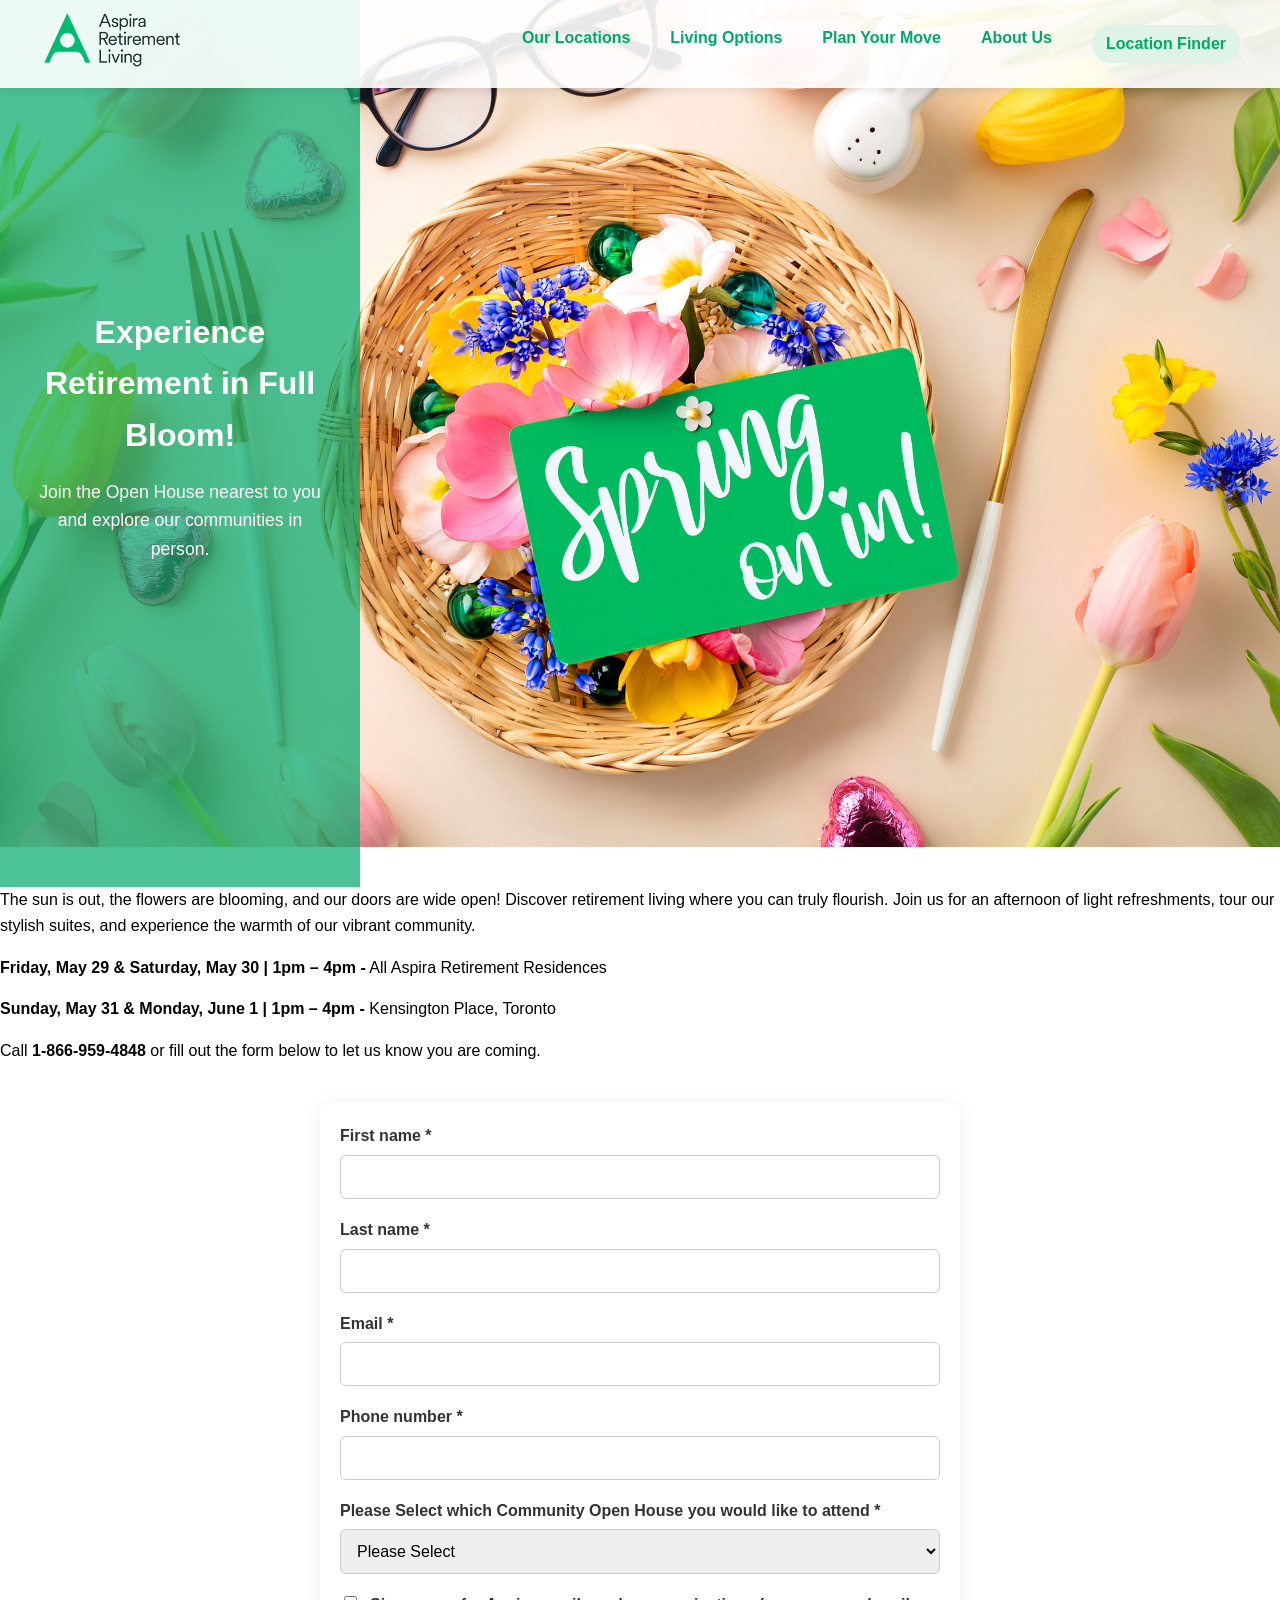
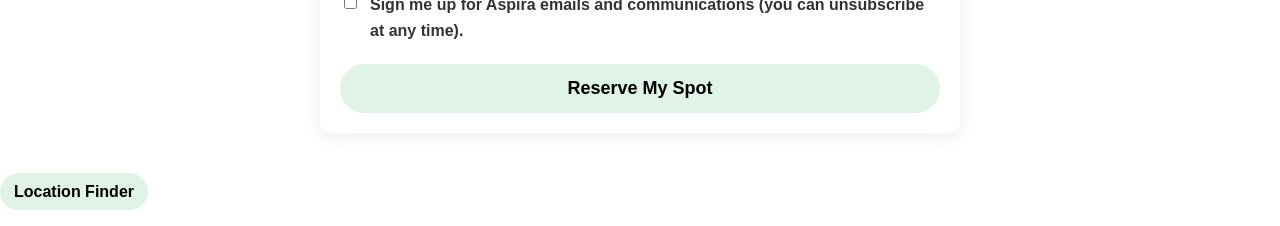
==== commit c0b00aa2: "Finalized images" ====
--- a/index.html
+++ b/index.html
@@ -23,7 +23,7 @@
       <ul>
         <li class="dropdown"><a href="#">Our Locations</a>
 <ul class="dropdown-menu">		  
-<li><a href="https://www.aspiralife.ca/our-locations">Find your Local Community</a></li>
+<li><a href="https://www.aspiralife.ca/our-locations" style="text-align: center">Find your Local Community</a></li>
 </ul>	
 		  </li>
         <li class="dropdown"><a href="#">Living Options</a>
@@ -53,8 +53,14 @@
 	<li><a href="#">Quality</a></li>
   </ul>
 </li>
-
-      </ul>
+<li>
+    <a class="cta-button" 
+       href="https://www.aspiralife.ca/our-locations/?_gl=1*1pu87kd*_gcl_au*MTQ1NDEyNzg0OC4xNzgwNDM1MDQz*_ga*MTM2MzQ0MjUzMy4xNzgwNDM1MDQy*_ga_80XBSXZYQK*czE3ODA0NTQ1NzkkbzMkZzEkdDE3ODA0NTQ2MTckajIyJGwwJGgw*_ga_0DWG99K33Y*czE3ODA0NTQ1NzkkbzMkZzEkdDE3ODA0NTQ2MTckajIyJGwwJGgw"
+       target="_blank">
+       Location Finder
+    </a>
+  </li>
+</ul>
     </nav>
   </div>
 </header>
--- a/css/style.css
+++ b/css/style.css
@@ -1,11 +1,12 @@
 @charset "utf-8";
 /* CSS Document */
 
+/* ---------------- CTA BUTTON ---------------- */
 .cta-button {
   background-color: #dff3e6;
   color: #000;
   font-weight: 600;
-  padding: 12px 28px;
+  padding: 6px 14px;
   border-radius: 30px;
   text-decoration: none;
   display: inline-block;
@@ -16,6 +17,7 @@
   background-color: #bfe8cf;
 }
 
+/* ---------------- GLOBAL ---------------- */
 body {
   font-family: Arial, sans-serif;
   margin: 0;
@@ -28,23 +30,22 @@
 }
 
 .centered-image {
-  display: block;        /* allows margin auto to work */
-  margin: 0 auto;        /* centers the image */
-  max-width: 90%;        /* adds left/right margin visually */
-  height: auto;          /* keeps proportions */
-}
-
-/* Base form layout */
+  display: block;
+  margin: 0 auto;
+  max-width: 90%;
+  height: auto;
+}
+
+/* ---------------- FORM ---------------- */
 .open-house-form {
-  max-width: 600px;      /* keeps it centered and readable */
-  margin: 40px auto;     /* centers the form on the page */
+  max-width: 600px;
+  margin: 40px auto;
   padding: 20px;
   background: #ffffff;
   border-radius: 12px;
   box-shadow: 0 4px 20px rgba(0,0,0,0.08);
 }
 
-/* Labels */
 .open-house-form label {
   display: block;
   margin-bottom: 6px;
@@ -52,7 +53,6 @@
   color: #333;
 }
 
-/* Inputs + Select */
 .open-house-form input,
 .open-house-form select {
   width: 100%;
@@ -64,7 +64,6 @@
   box-sizing: border-box;
 }
 
-/* Checkbox alignment */
 .open-house-form .checkbox {
   display: flex;
   align-items: flex-start;
@@ -77,7 +76,6 @@
   margin-top: 4px;
 }
 
-/* Submit button */
 .open-house-form button {
   width: 100%;
   padding: 14px;
@@ -87,7 +85,6 @@
   cursor: pointer;
 }
 
-/* Responsive tweaks */
 @media (max-width: 480px) {
   .open-house-form {
     padding: 16px;
@@ -100,101 +97,92 @@
   }
 }
 
-/* Dropdown container */
+/* ---------------- DROPDOWN ---------------- */
 .dropdown {
   position: relative;
 }
 
-/* Dropdown menu hidden by default */
 .dropdown-menu {
   opacity: 0;
   visibility: hidden;
   transition: all 0.3s ease;
   position: absolute;
   top: 100%;
-  left: 50%;
-  transform: translateX(-50%) translateY(-10px);
+  transform: translateY(-10px);
   background-color: #fff;
   border-radius: 6px;
   box-shadow: 0 4px 12px rgba(0,0,0,0.1);
   list-style: none;
-  padding: 10px 0;
+  padding: 6px 0;
   margin: 0;
   min-width: 180px;
   z-index: 1001;
-}
-
-
+flex-direction: column;
+}
 
 .dropdown-menu li a {
-  display: block;
-  padding: 10px 20px;
+  display: flex;
+  align-items: center;
+  justify-content: center;
   color: #00a86b;
   text-decoration: none;
   font-weight: 500;
 }
 
+
 .dropdown-menu li a:hover {
   background-color: #dff3e6;
 }
 
-/* Slide down on hover */
 .dropdown:hover .dropdown-menu {
   opacity: 1;
   visibility: visible;
-  transform: translateY(0);
-}
-
-.nav-menu .dropdown-menu {
-  display: block !important;
-}
-
-/* Responsive tweak */
-@media (max-width: 768px) {
-  .dropdown-menu {
-    position: static;
-    box-shadow: none;
-    transform: none;
-    opacity: 0;
-    visibility: hidden;
-  }
-
-  .dropdown:hover .dropdown-menu {
-    opacity: 1;
-    visibility: visible;
-    transform: translateY(0);
-  }
-}
-
-
-/* Header container */
+  transform: none;
+}
+
+/* Dropdown menu items stacked vertically */
+.dropdown-menu {
+  display: block; /* replaces flex or inline layout */
+}
+
+
+/* ---------------- HEADER ---------------- */
 .site-header {
   width: 100%;
-  background-color: rgba(255, 255, 255, 0.9); /* subtle opaque background */
-  position: fixed; /* stays above all content */
+  background-color: rgba(255, 255, 255, 0.9);
+  position: fixed;
   top: 0;
   left: 0;
   z-index: 1000;
   box-shadow: 0 2px 10px rgba(0,0,0,0.1);
 }
 
-/* Layout */
+@media (max-width: 768px) {
+  .site-header {
+    position: static;
+    box-shadow: none;
+  }
+}
+
 .header-container {
   display: flex;
   justify-content: space-between;
   align-items: center;
   max-width: 1200px;
-  margin: 0 auto;
-  padding: 10px 40px;
-}
-
-/* Logo */
+  margin: auto;
+  padding: 10px 20px;
+}
+
 .logo img {
   height: 60px;
   width: auto;
 }
 
-/* Navigation */
+.nav-menu {
+  display: flex;
+  align-items: center;
+}
+
 .nav-menu ul {
   list-style: none;
   display: flex;
@@ -202,12 +190,6 @@
   margin: 0;
   padding: 0;
 }
-
-.nav-menu .dropdown-menu {
-  display: block !important;
-  white-space: nowrap; /* prevents text wrapping */
-}
-
 
 .nav-menu a {
   text-decoration: none;
@@ -220,7 +202,6 @@
   color: #007a50;
 }
 
-/* Responsive */
 @media (max-width: 768px) {
   .header-container {
     flex-direction: column;
@@ -239,37 +220,36 @@
 }
 
 
-/* HERO WRAPPER */
+/* ---------------- HERO ---------------- */
 .hero {
   position: relative;
   width: 100%;
-}
-
-/* HERO IMAGE */
+  margin-bottom: 40px; /* add space so text starts clearly below the image+overlay */
+}
+
 .hero img {
   width: 100%;
   height: auto;
   display: block;
 }
 
-/* LEFT OPAQUE OVERLAY (DESKTOP) */
 .hero-overlay {
   position: absolute;
   top: 0;
   left: 0;
-  height: 100%;          /* full height of the image */
-  width: 25%;            /* one quarter of the image */
+  width: 25%;
+  height: 100%; /* matches the hero (image) height */
   background-color: rgba(0, 168, 107, 0.7);
   display: flex;
   flex-direction: column;
-  justify-content: center; /* vertical centering */
-  align-items: center;     /* horizontal centering */
+  justify-content: center;
+  align-items: center;
   text-align: center;
   color: #fff;
   padding: 20px;
 }
 
-/* TEXT INSIDE OVERLAY */
+
 .hero-text {
   max-width: 90%;
 }
@@ -283,7 +263,6 @@
   font-size: 1.1rem;
 }
 
-/* MOBILE LAYOUT — OVERLAY MOVES BELOW IMAGE */
 @media (max-width: 768px) {
   .hero {
     display: flex;
@@ -299,7 +278,7 @@
     width: 100%;
     height: auto;
     order: 2;
-    margin-top: 10px; /* optional spacing */
+    margin-top: 10px;
   }
 
   .hero-text h1 {
@@ -311,4 +290,21 @@
   }
 }
 
-
+/* ---------------- NAV TEXT SHRINK ---------------- */
+@media (max-width: 900px) {
+  .nav-menu a {
+    font-size: 0.9rem;
+  }
+}
+
+@media (max-width: 700px) {
+  .nav-menu a {
+    font-size: 0.8rem;
+  }
+}
+
+@media (max-width: 500px) {
+  .nav-menu a {
+    font-size: 0.7rem;
+  }
+}
--- a/css/style.css
+++ b/css/style.css
@@ -1,11 +1,12 @@
 @charset "utf-8";
 /* CSS Document */
 
+/* ---------------- CTA BUTTON ---------------- */
 .cta-button {
   background-color: #dff3e6;
   color: #000;
   font-weight: 600;
-  padding: 12px 28px;
+  padding: 6px 14px;
   border-radius: 30px;
   text-decoration: none;
   display: inline-block;
@@ -16,6 +17,7 @@
   background-color: #bfe8cf;
 }
 
+/* ---------------- GLOBAL ---------------- */
 body {
   font-family: Arial, sans-serif;
   margin: 0;
@@ -28,23 +30,22 @@
 }
 
 .centered-image {
-  display: block;        /* allows margin auto to work */
-  margin: 0 auto;        /* centers the image */
-  max-width: 90%;        /* adds left/right margin visually */
-  height: auto;          /* keeps proportions */
-}
-
-/* Base form layout */
+  display: block;
+  margin: 0 auto;
+  max-width: 90%;
+  height: auto;
+}
+
+/* ---------------- FORM ---------------- */
 .open-house-form {
-  max-width: 600px;      /* keeps it centered and readable */
-  margin: 40px auto;     /* centers the form on the page */
+  max-width: 600px;
+  margin: 40px auto;
   padding: 20px;
   background: #ffffff;
   border-radius: 12px;
   box-shadow: 0 4px 20px rgba(0,0,0,0.08);
 }
 
-/* Labels */
 .open-house-form label {
   display: block;
   margin-bottom: 6px;
@@ -52,7 +53,6 @@
   color: #333;
 }
 
-/* Inputs + Select */
 .open-house-form input,
 .open-house-form select {
   width: 100%;
@@ -64,7 +64,6 @@
   box-sizing: border-box;
 }
 
-/* Checkbox alignment */
 .open-house-form .checkbox {
   display: flex;
   align-items: flex-start;
@@ -77,7 +76,6 @@
   margin-top: 4px;
 }
 
-/* Submit button */
 .open-house-form button {
   width: 100%;
   padding: 14px;
@@ -87,7 +85,6 @@
   cursor: pointer;
 }
 
-/* Responsive tweaks */
 @media (max-width: 480px) {
   .open-house-form {
     padding: 16px;
@@ -100,101 +97,92 @@
   }
 }
 
-/* Dropdown container */
+/* ---------------- DROPDOWN ---------------- */
 .dropdown {
   position: relative;
 }
 
-/* Dropdown menu hidden by default */
 .dropdown-menu {
   opacity: 0;
   visibility: hidden;
   transition: all 0.3s ease;
   position: absolute;
   top: 100%;
-  left: 50%;
-  transform: translateX(-50%) translateY(-10px);
+  transform: translateY(-10px);
   background-color: #fff;
   border-radius: 6px;
   box-shadow: 0 4px 12px rgba(0,0,0,0.1);
   list-style: none;
-  padding: 10px 0;
+  padding: 6px 0;
   margin: 0;
   min-width: 180px;
   z-index: 1001;
-}
-
-
+flex-direction: column;
+}
 
 .dropdown-menu li a {
-  display: block;
-  padding: 10px 20px;
+  display: flex;
+  align-items: center;
+  justify-content: center;
   color: #00a86b;
   text-decoration: none;
   font-weight: 500;
 }
 
+
 .dropdown-menu li a:hover {
   background-color: #dff3e6;
 }
 
-/* Slide down on hover */
 .dropdown:hover .dropdown-menu {
   opacity: 1;
   visibility: visible;
-  transform: translateY(0);
-}
-
-.nav-menu .dropdown-menu {
-  display: block !important;
-}
-
-/* Responsive tweak */
-@media (max-width: 768px) {
-  .dropdown-menu {
-    position: static;
-    box-shadow: none;
-    transform: none;
-    opacity: 0;
-    visibility: hidden;
-  }
-
-  .dropdown:hover .dropdown-menu {
-    opacity: 1;
-    visibility: visible;
-    transform: translateY(0);
-  }
-}
-
-
-/* Header container */
+  transform: none;
+}
+
+/* Dropdown menu items stacked vertically */
+.dropdown-menu {
+  display: block; /* replaces flex or inline layout */
+}
+
+
+/* ---------------- HEADER ---------------- */
 .site-header {
   width: 100%;
-  background-color: rgba(255, 255, 255, 0.9); /* subtle opaque background */
-  position: fixed; /* stays above all content */
+  background-color: rgba(255, 255, 255, 0.9);
+  position: fixed;
   top: 0;
   left: 0;
   z-index: 1000;
   box-shadow: 0 2px 10px rgba(0,0,0,0.1);
 }
 
-/* Layout */
+@media (max-width: 768px) {
+  .site-header {
+    position: static;
+    box-shadow: none;
+  }
+}
+
 .header-container {
   display: flex;
   justify-content: space-between;
   align-items: center;
   max-width: 1200px;
-  margin: 0 auto;
-  padding: 10px 40px;
-}
-
-/* Logo */
+  margin: auto;
+  padding: 10px 20px;
+}
+
 .logo img {
   height: 60px;
   width: auto;
 }
 
-/* Navigation */
+.nav-menu {
+  display: flex;
+  align-items: center;
+}
+
 .nav-menu ul {
   list-style: none;
   display: flex;
@@ -202,12 +190,6 @@
   margin: 0;
   padding: 0;
 }
-
-.nav-menu .dropdown-menu {
-  display: block !important;
-  white-space: nowrap; /* prevents text wrapping */
-}
-
 
 .nav-menu a {
   text-decoration: none;
@@ -220,7 +202,6 @@
   color: #007a50;
 }
 
-/* Responsive */
 @media (max-width: 768px) {
   .header-container {
     flex-direction: column;
@@ -239,37 +220,36 @@
 }
 
 
-/* HERO WRAPPER */
+/* ---------------- HERO ---------------- */
 .hero {
   position: relative;
   width: 100%;
-}
-
-/* HERO IMAGE */
+  margin-bottom: 40px; /* add space so text starts clearly below the image+overlay */
+}
+
 .hero img {
   width: 100%;
   height: auto;
   display: block;
 }
 
-/* LEFT OPAQUE OVERLAY (DESKTOP) */
 .hero-overlay {
   position: absolute;
   top: 0;
   left: 0;
-  height: 100%;          /* full height of the image */
-  width: 25%;            /* one quarter of the image */
+  width: 25%;
+  height: 100%; /* matches the hero (image) height */
   background-color: rgba(0, 168, 107, 0.7);
   display: flex;
   flex-direction: column;
-  justify-content: center; /* vertical centering */
-  align-items: center;     /* horizontal centering */
+  justify-content: center;
+  align-items: center;
   text-align: center;
   color: #fff;
   padding: 20px;
 }
 
-/* TEXT INSIDE OVERLAY */
+
 .hero-text {
   max-width: 90%;
 }
@@ -283,7 +263,6 @@
   font-size: 1.1rem;
 }
 
-/* MOBILE LAYOUT — OVERLAY MOVES BELOW IMAGE */
 @media (max-width: 768px) {
   .hero {
     display: flex;
@@ -299,7 +278,7 @@
     width: 100%;
     height: auto;
     order: 2;
-    margin-top: 10px; /* optional spacing */
+    margin-top: 10px;
   }
 
   .hero-text h1 {
@@ -311,4 +290,21 @@
   }
 }
 
-
+/* ---------------- NAV TEXT SHRINK ---------------- */
+@media (max-width: 900px) {
+  .nav-menu a {
+    font-size: 0.9rem;
+  }
+}
+
+@media (max-width: 700px) {
+  .nav-menu a {
+    font-size: 0.8rem;
+  }
+}
+
+@media (max-width: 500px) {
+  .nav-menu a {
+    font-size: 0.7rem;
+  }
+}
